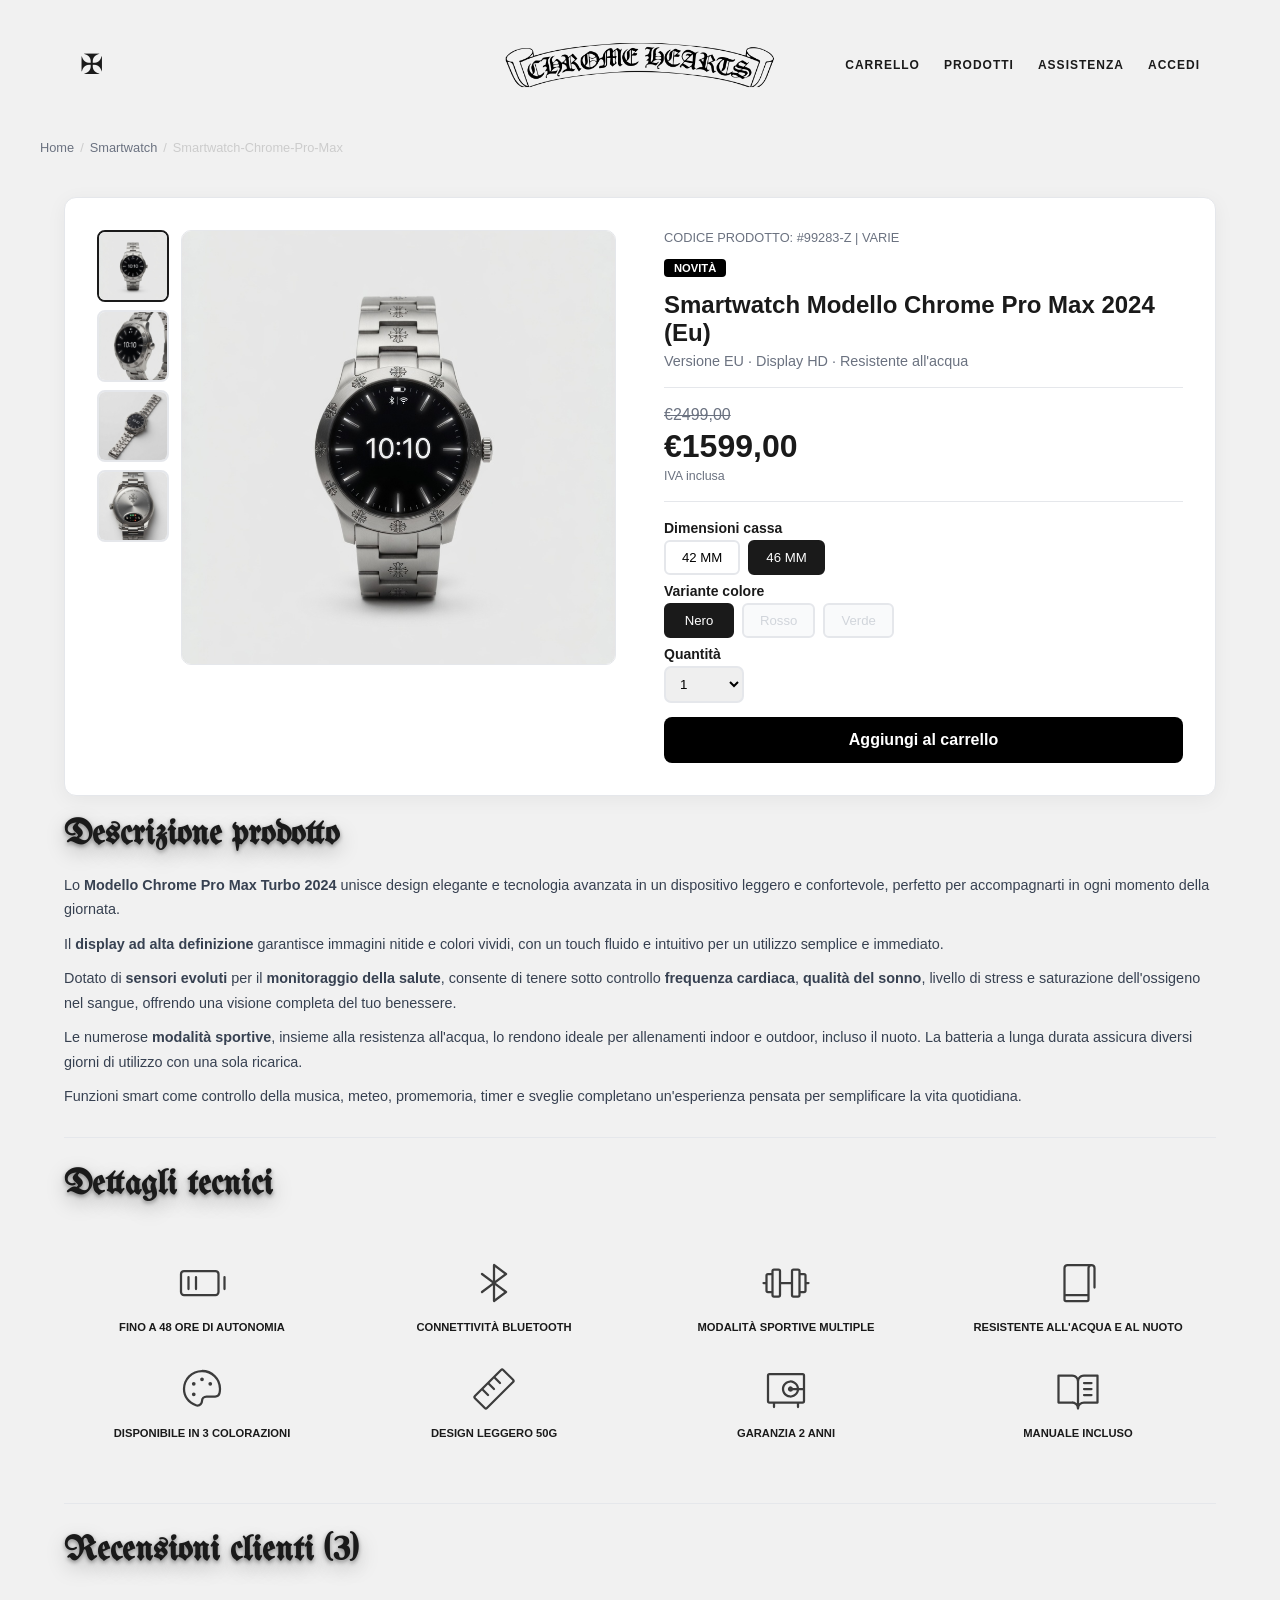
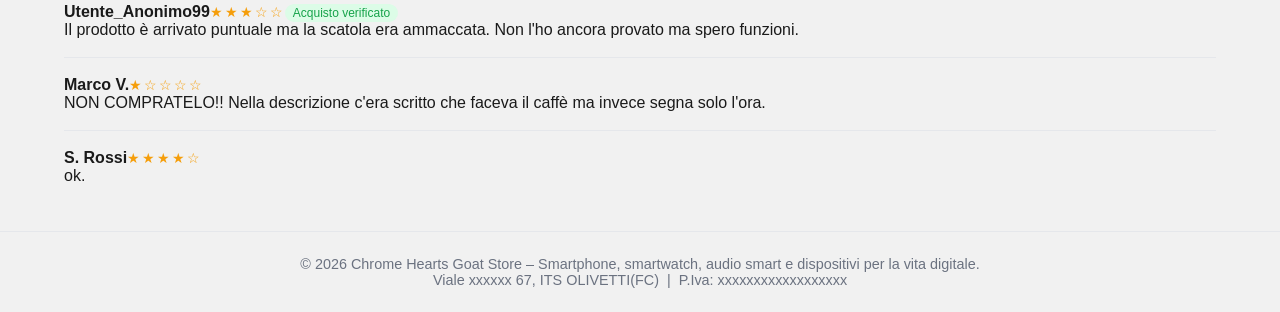
==== E-commerce - Prodotto(1).html @ eb175616 "Caricamento iniziale" ====
<!DOCTYPE html>
<html lang="it">
<head>
    <meta charset="UTF-8">
    <meta name="viewport" content="width=device-width, initial-scale=1">
    <title>E-commerce - Prodotto</title>
    <link href="https://fonts.googleapis.com/css2?family=UnifrakturMaguntia&display=swap" rel="stylesheet">
    <script src = "script.js"></script>
    <link rel="stylesheet" href="style.css">
</head>
<body>
    <header class="luxury-header">
        <div class="header-left"><span class="cross-icon">✠</span></div>
        <div class="header-center"><img src="logo.png" alt="Chrome"></div>
        <div class="header-right">
            <nav class="luxury-nav">
            <a href="#" style="position: relative;">Carrello<span class="cart-badge" id="cart-badge">0</span></a>
            <a href="#">Prodotti</a>
            <a href="#">Assistenza</a>
            <a href="#">Accedi</a>
        </nav>
        </div>
    </header>

    <div class="breadcrumb-bar">
        <nav class="breadcrumb">
            <a href="#">Home</a><span>/</span><a href="#">Smartwatch</a><span>/</span><span>Smartwatch-Chrome-Pro-Max</span>
        </nav>
    </div>

    <main>
        <div class="product-layout">
            <div class="gallery">
                <div class="thumbnails">
                    <div class="thumb active"><img src="CH1.jpg" alt="V1"></div>
                    <div class="thumb"><img src="CH2.jpg" alt="V2"></div>
                    <div class="thumb"><img src="CH3.png" alt="V3"></div>
                    <div class="thumb"><img src="CH4.jpg" alt="V4"></div>
                </div>
                <div class="main-image"><img src="CH1.jpg" alt="Smartwatch" id="mainImg"></div>
            </div>

            <section class="product-detail">
                <p class="small-text">Codice prodotto: #99283-Z | Varie</p>
                <span class="badge-novita">Novità</span>
                <h1>Smartwatch Modello Chrome Pro Max 2024 (Eu)</h1>
                <p class="product-subtitle">Versione EU · Display HD · Resistente all'acqua</p>
                <hr class="divider">
                <div class="price-container">
                    <span class="old">€2499,00</span>
                    <span class="new">€1599,00</span>
                    <span class="tax">IVA inclusa</span>
                </div>
                <hr class="divider">
                <form action="#" method="post">
                    <div class="field">
                        <label>Dimensioni cassa</label>
                        <div class="variant-buttons">
                            <button type="button" class="variant">42 MM</button>
                            <button type="button" class="variant active">46 MM</button>
                        </div>
                    </div>
                    <div class="field">
                        <label>Variante colore</label>
                        <div class="variant-buttons">
                            <button type="button" class="variant active">Nero</button>
                            <button type="button" class="variant disabled" disabled>Rosso</button>
                            <button type="button" class="variant disabled" disabled>Verde</button>
                        </div>
                    </div>
                    <div class="field quantity">
                        <label for="qty">Quantità</label>
                        <select id="qty">
                            <option>1</option><option>2</option><option>3</option><option>4</option><option>5</option>
                        </select>
                    </div>
                </form>
                <button class="add-cart-desktop">Aggiungi al carrello</button>
            </section>
        </div>

        <div class="product-lower">
            <section>
                <h2 class="section-title">Descrizione prodotto</h2>
                <div class="product-description">
                    <p>Lo <strong>Modello Chrome Pro Max Turbo 2024</strong>  unisce design elegante e tecnologia avanzata in un dispositivo leggero e confortevole, perfetto per accompagnarti in ogni momento della giornata.</p>
                    <p>Il <strong>display ad alta definizione</strong> garantisce immagini nitide e colori vividi, con un touch fluido e intuitivo per un utilizzo semplice e immediato.</p>
                    <p>Dotato di <strong>sensori evoluti</strong> per il <strong>monitoraggio della salute</strong>, consente di tenere sotto controllo <strong>frequenza cardiaca</strong>, <strong>qualità del sonno</strong>, livello di stress e saturazione dell'ossigeno nel sangue, offrendo una visione completa del tuo benessere.</p>
                    <p>Le numerose <strong>modalità sportive</strong>, insieme alla resistenza all'acqua, lo rendono ideale per allenamenti indoor e outdoor, incluso il nuoto. La batteria a lunga durata assicura diversi giorni di utilizzo con una sola ricarica.</p>
                    <p>Funzioni smart come controllo della musica, meteo, promemoria, timer e sveglie completano un'esperienza pensata per semplificare la vita quotidiana.</p>
                </div>
            </section>
            <hr class="divider" style="margin: 28px 0;">
            <section>
                <h2 class="section-title">Dettagli tecnici</h2>
                <div class="feature-icons">
                    <div class="feature-icon-item"><img src="battery-medium-light.svg" alt="B"><span>FINO A 48 ORE DI AUTONOMIA</span></div>
                    <div class="feature-icon-item"><img src="bluetooth-light.svg" alt="B"><span>CONNETTIVITÀ BLUETOOTH</span></div>
                    <div class="feature-icon-item"><img src="barbell-light.svg" alt="S"><span>MODALITÀ SPORTIVE MULTIPLE</span></div>
                    <div class="feature-icon-item"><img src="towel-light.svg" alt="R"><span>RESISTENTE ALL'ACQUA E AL NUOTO</span></div>
                    <div class="feature-icon-item"><img src="palette-light.svg" alt="C"><span>DISPONIBILE IN 3 COLORAZIONI</span></div>
                    <div class="feature-icon-item"><img src="ruler-light.svg" alt="D"><span>DESIGN LEGGERO 50G</span></div>
                    <div class="feature-icon-item"><img src="vault-light.svg" alt="G"><span>GARANZIA 2 ANNI</span></div>
                    <div class="feature-icon-item"><img src="book-open-text-light.svg" alt="M"><span>MANUALE INCLUSO</span></div>
                </div>
                
            </section>
            <hr class="divider" style="margin: 28px 0;">
            <aside class="reviews">
                <h2 class="section-title">Recensioni clienti (3)</h2>
                <div class="review-item">
                    <div class="review-header"><strong>Utente_Anonimo99</strong><span class="stars">★★★☆☆</span><span class="verified">Acquisto verificato</span></div>
                    <p>Il prodotto è arrivato puntuale ma la scatola era ammaccata. Non l'ho ancora provato ma spero funzioni.</p>
                </div>
                <hr class="divider">
                <div class="review-item">
                    <div class="review-header"><strong>Marco V.</strong><span class="stars">★☆☆☆☆</span></div>
                    <p>NON COMPRATELO!! Nella descrizione c'era scritto che faceva il caffè ma invece segna solo l'ora.</p>
                </div>
                <hr class="divider">
                <div class="review-item">
                    <div class="review-header"><strong>S. Rossi</strong><span class="stars">★★★★☆</span></div>
                    <p>ok.</p>
                </div>
            </aside>
        </div>
    </main>

    <footer>
        © 2026 Chrome Hearts Goat Store – Smartphone, smartwatch, audio smart e dispositivi per la vita digitale.<br>
        Viale xxxxxx 67, ITS OLIVETTI(FC) &nbsp;|&nbsp; P.Iva: xxxxxxxxxxxxxxxxxx
    </footer>

    <script>
        const thumbs = document.querySelectorAll('.thumb');
        const mainImg = document.getElementById('mainImg');
        thumbs.forEach(thumb => {
            thumb.addEventListener('click', () => {
                thumbs.forEach(t => t.classList.remove('active'));
                thumb.classList.add('active');
                mainImg.src = thumb.querySelector('img').src;
            });
        });
        document.querySelectorAll('.variant-buttons').forEach(group => {
            group.querySelectorAll('.variant:not(.disabled)').forEach(btn => {
                btn.addEventListener('click', () => {
                    group.querySelectorAll('.variant').forEach(b => b.classList.remove('active'));
                    btn.classList.add('active');
                });
            });
        });
    </script>
</body>
</html>
---- style.css ----
:root {
    --container-max-width: 1200px;
    --color-black: #1a1a1a;
    --color-gray: #6b7280;
    --color-border: #e5e7eb;
    --color-bg: #f1f1f1;
}

* {
    box-sizing: border-box;
    margin: 0;
    padding: 0;
}

body {
    font-family: Arial, sans-serif;
    background-color: var(--color-bg);
    color: var(--color-black);
}

.luxury-header {
    position: absolute;
    top: 0;
    left: 0;
    width: 100%;
    display: flex;
    align-items: center;
    justify-content: space-between;
    padding: 30px 80px; 
    background: transparent;
    border: none;
    z-index: 1000;
}

.header-left, .header-right, .header-center { flex: 1; }
.header-left { display: flex; justify-content: flex-start; }
.header-center { display: flex; justify-content: center; }
.header-right { display: flex; justify-content: flex-end; }

.cross-icon {
    font-size: 28px;
    color: #1a1a1a;
    line-height: 1;
    cursor: pointer;
}

.header-center img {
    height: 70px; 
    width: auto;
    transform: scale(2.2); 
    transform-origin: center;
    object-fit: contain;
}

.luxury-nav {
    display: flex;
    gap: 24px;
    align-items: center;
}

.luxury-nav a {
    font-family: Arial, sans-serif;
    font-size: 0.75rem;
    font-weight: 800;
    color: #1a1a1a;
    text-decoration: none;
    text-transform: uppercase;
    letter-spacing: 1px;
    transition: opacity 0.2s;
}

.luxury-nav a:hover {
    text-decoration: underline;
    opacity: 0.7;
}

.breadcrumb-bar {
    margin-top: 130px; 
    background: transparent;
    border-bottom: none;
    padding: 10px 24px;
}

.breadcrumb {
    max-width: var(--container-max-width);
    margin: 0 auto;
    font-size: 0.8rem;
    color: var(--color-gray);
    display: flex;
    gap: 6px;
    align-items: center;
}

.breadcrumb a { color: var(--color-gray); text-decoration: none; }
.breadcrumb span { color: #ccc; }

main {
    max-width: var(--container-max-width);
    margin: 32px auto;
    padding: 0 24px;
}

.product-layout {
    display: grid;
    grid-template-columns: 1fr;
    gap: 32px;
    background: white;
    border: 1px solid var(--color-border);
    border-radius: 12px;
    padding: 32px;
    margin-bottom: 20px; 
    box-shadow: 0 4px 20px rgba(0,0,0,0.05);
}

@media (min-width: 768px) {
    .product-layout { grid-template-columns: 1fr 1fr; gap: 48px; }
}

.gallery { display: grid; grid-template-columns: 72px 1fr; gap: 12px; }
.thumbnails { display: flex; flex-direction: column; gap: 8px; }

.thumb {
    width: 72px; height: 72px;
    border: 2px solid var(--color-border);
    border-radius: 8px;
    overflow: hidden;
    cursor: pointer;
    background: #f3f4f6;
}
.thumb.active { border-color: var(--color-black); }
.thumb img { width: 100%; height: 100%; object-fit: cover; }

.main-image {
    border: 1px solid var(--color-border);
    border-radius: 10px;
    overflow: hidden;
    background: #f3f4f6;
    aspect-ratio: 1;
    display: flex;
    align-items: center;
    justify-content: center;
}
.main-image img { width: 100%; height: 100%; object-fit: cover; }

.product-detail { display: flex; flex-direction: column; gap: 14px; }
.small-text { font-size: .8rem; color: var(--color-gray); text-transform: uppercase; }
.badge-novita {
    background: #000000; color: #fff;
    font-size: 0.7rem; font-weight: 700;
    padding: 3px 10px; border-radius: 4px;
    text-transform: uppercase; width: fit-content;
}

.section-title {
    font-family: 'UnifrakturMaguntia', cursive;
    font-size: 2.2rem; 
    margin-bottom: 20px;
    color: var(--color-black);
}

.section-title {
    text-shadow: 0px 2px 4px rgba(0, 0, 0, 0.4), 
                 0px 8px 20px rgba(0, 0, 0, 0.25);
}
.product-subtitle { font-size: 0.9rem; color: var(--color-gray); margin-top: -8px; }
.divider { border: none; border-top: 1px solid var(--color-border); margin: 4px 0; }

.price-container { display: flex; flex-direction: column; gap: 4px; }
.price-container .old { text-decoration: line-through; color: var(--color-gray); }
.price-container .new { font-size: 2rem; font-weight: bold; }
.price-container .tax { font-size: 0.78rem; color: var(--color-gray); }

.field { display: flex; flex-direction: column; gap: 4px; }
.field label { font-size: 0.875rem; font-weight: 600; }
.variant-buttons { display: flex; flex-wrap: wrap; gap: 8px; margin-bottom: 8px; }

.variant {
    padding: 8px 16px; font-size: 0.825rem;
    border: 2px solid var(--color-border);
    background: #fff; border-radius: 6px;
    cursor: pointer; min-width: 70px; 
}
.variant.active { border-color: var(--color-black); background: var(--color-black); color: #fff; }
.variant.disabled { color: #d1d5db; background: #f9fafb; cursor: not-allowed; }

.quantity select { width: 80px; padding: 8px 10px; border-radius: 7px; border: 2px solid var(--color-border); }

.add-cart-desktop {
    width: 100%; padding: 14px; font-size: 16px; font-weight: bold;
    background-color: #000000; color: #fff; border: none;
    border-radius: 8px; cursor: pointer; transition: 0.2s;
}
.add-cart-desktop:hover { opacity: 0.8; transform: scale(1.02); }

.product-description p { margin-bottom: 10px; line-height: 1.7; font-size: 0.9rem; color: #374151; }

.review-item { padding: 14px 0; }
.stars { color: #f59e0b; font-size: 14px; letter-spacing: 2px; }
.verified { font-size: 0.75rem; color: #16a34a; background: #dcfce7; padding: 2px 8px; border-radius: 12px; }

footer { font-size: .9rem; text-align: center; padding: 24px; color: var(--color-gray); border-top: 1px solid var(--color-border); }

.feature-icons { display: grid; grid-template-columns: repeat(4, 1fr); gap: 32px 16px; padding: 36px 0; text-align: center; }
.feature-icon-item { display: flex; flex-direction: column; align-items: center; gap: 14px; }
.feature-icon-item img { width: 48px; height: 48px; opacity: 0.75; }
.feature-icon-item span { font-size: 0.7rem; font-weight: 700; text-transform: uppercase; }

.reveal {
    opacity: 0;
    transform: translateY(40px);
    transition: all 0.8s cubic-bezier(0.2, 0.8, 0.2, 1);
}

.reveal.visible {
    opacity: 1;
    transform: translateY(0);
}

.header-center img {
    animation: auraPulse 6s infinite ease-in-out;
}

@keyframes auraPulse {
    0%, 100% { filter: drop-shadow(0 0 0px rgba(0,0,0,0)); }
    50% { filter: drop-shadow(0 0 15px rgba(0,0,0,0.1)); transform: scale(2.22); }
}


.thumb img {
    transition: transform 0.5s cubic-bezier(0.2, 0.8, 0.2, 1);
}

.thumb:hover img {
    transform: scale(1.1);
}

.cart-badge {
    display: none; 
    position: absolute;
    top: -10px;
    right: -15px;
    background-color: #ef4444; 
    color: #fff;
    font-size: 10px;
    font-weight: 800;
    height: 18px;
    min-width: 18px;
    border-radius: 9px;
    line-height: 18px;
    text-align: center;
    padding: 0 4px;
    box-shadow: 0 2px 5px rgba(239, 68, 68, 0.4);
    pointer-events: none;
}

.cart-badge.show {
    display: inline-block;
    animation: badgePop 0.4s cubic-bezier(0.175, 0.885, 0.32, 1.275);
}

@keyframes badgePop {
    0% { transform: scale(0); }
    50% { transform: scale(1.3); }
    100% { transform: scale(1); }
}
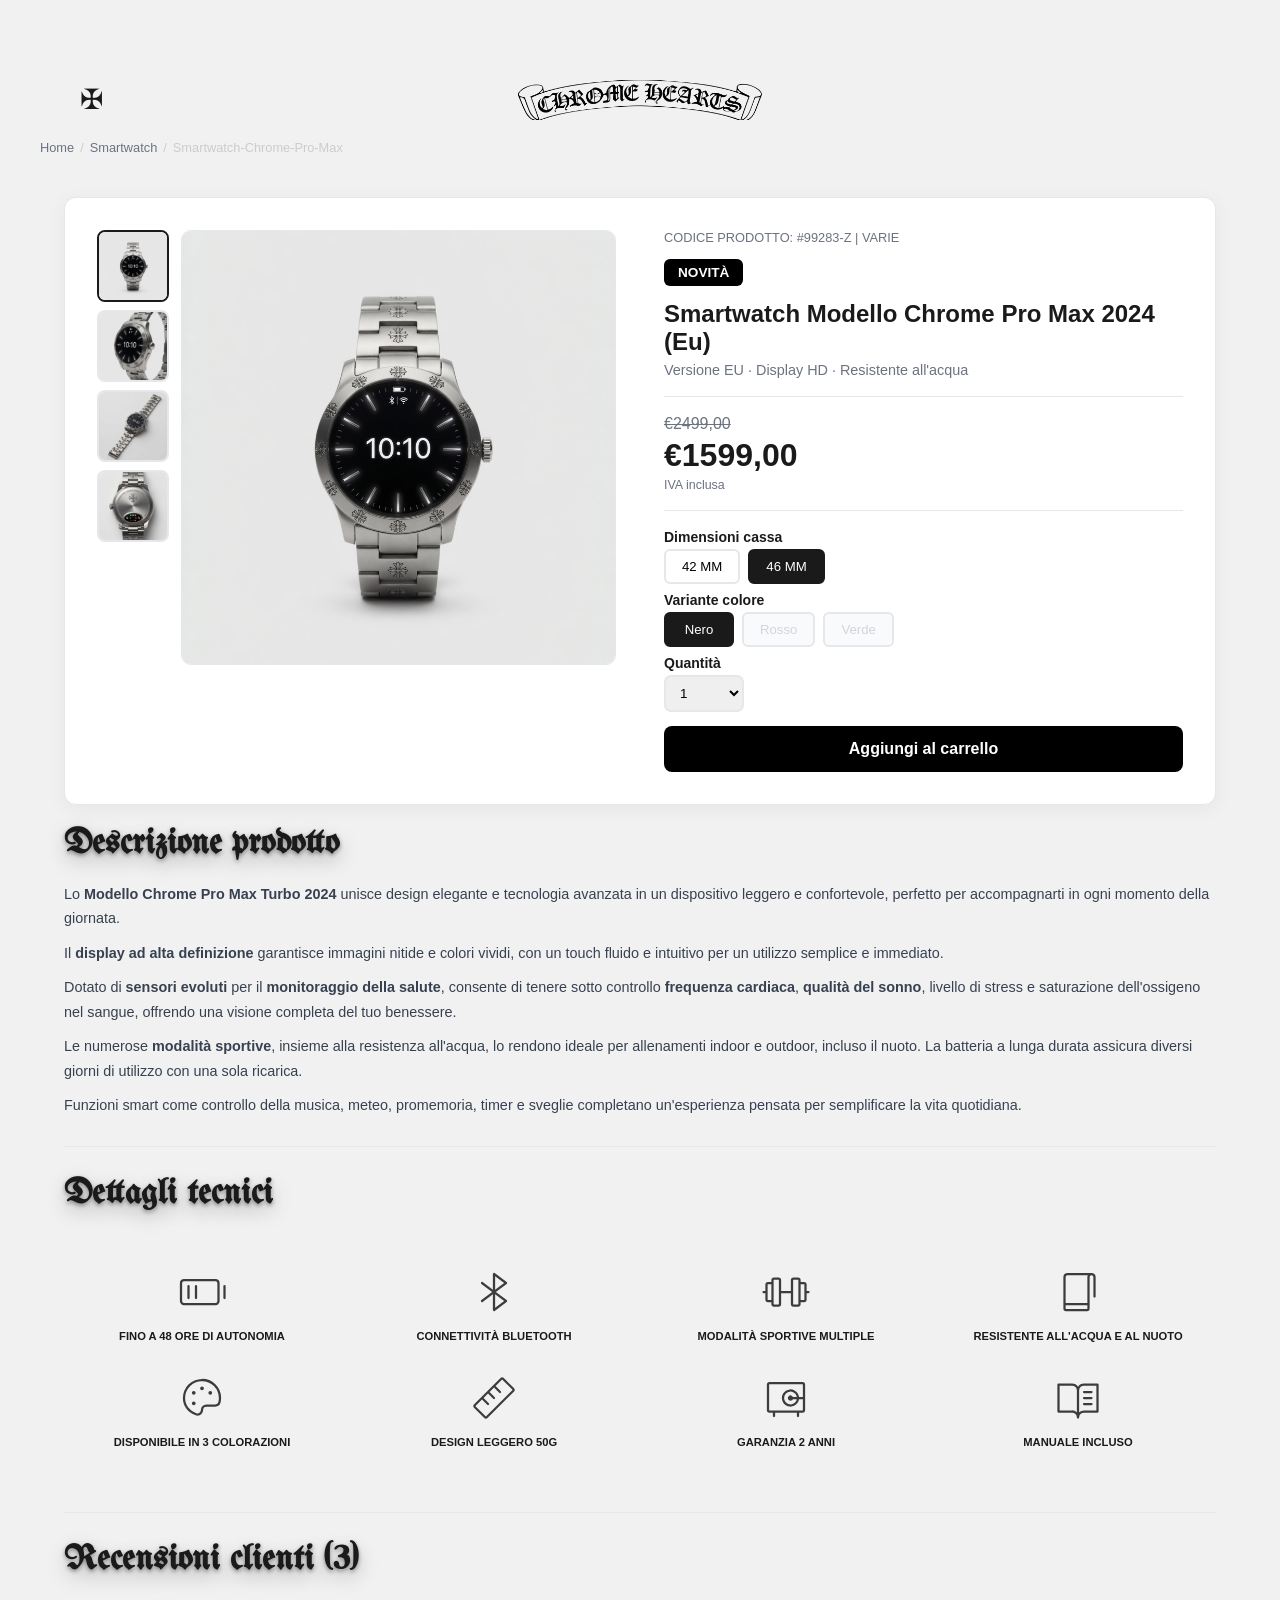
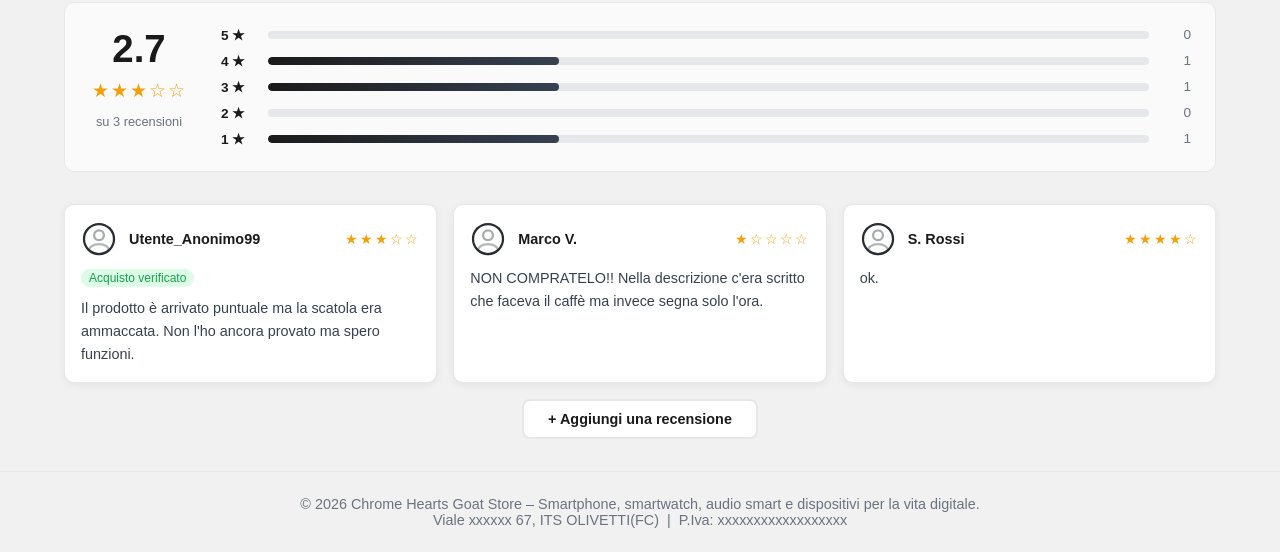
==== commit 63c92848: "Add files via upload Update del sito pre consegna" ====
--- a/E-commerce - Prodotto(1).html
+++ b/E-commerce - Prodotto(1).html
@@ -10,16 +10,20 @@
 </head>
 <body>
     <header class="luxury-header">
-        <div class="header-left"><span class="cross-icon">✠</span></div>
+        <div class="header-left">
+            <button id="menuToggle" class="menu-toggle" aria-expanded="false" aria-controls="nav-dropdown">
+                <span class="cross-icon" aria-hidden="true">✠</span>
+                <span class="sr-only">Apri menu</span>
+            </button>
+            <nav class="luxury-nav nav-dropdown" id="nav-dropdown" aria-label="Menu principale" >
+                <a href="#" class="menu-item">Carrello<span class="cart-badge" id="cart-badge">0</span></a>
+                <a href="#" class="menu-item">Prodotti</a>
+                <a href="#" class="menu-item">Assistenza</a>
+                <a href="#" class="menu-item">Accedi</a>
+            </nav>
+        </div>
         <div class="header-center"><img src="logo.png" alt="Chrome"></div>
-        <div class="header-right">
-            <nav class="luxury-nav">
-            <a href="#" style="position: relative;">Carrello<span class="cart-badge" id="cart-badge">0</span></a>
-            <a href="#">Prodotti</a>
-            <a href="#">Assistenza</a>
-            <a href="#">Accedi</a>
-        </nav>
-        </div>
+        <div class="header-right"></div>
     </header>
 
     <div class="breadcrumb-bar">
@@ -94,34 +98,83 @@
             <section>
                 <h2 class="section-title">Dettagli tecnici</h2>
                 <div class="feature-icons">
-                    <div class="feature-icon-item"><img src="battery-medium-light.svg" alt="B"><span>FINO A 48 ORE DI AUTONOMIA</span></div>
-                    <div class="feature-icon-item"><img src="bluetooth-light.svg" alt="B"><span>CONNETTIVITÀ BLUETOOTH</span></div>
-                    <div class="feature-icon-item"><img src="barbell-light.svg" alt="S"><span>MODALITÀ SPORTIVE MULTIPLE</span></div>
-                    <div class="feature-icon-item"><img src="towel-light.svg" alt="R"><span>RESISTENTE ALL'ACQUA E AL NUOTO</span></div>
-                    <div class="feature-icon-item"><img src="palette-light.svg" alt="C"><span>DISPONIBILE IN 3 COLORAZIONI</span></div>
-                    <div class="feature-icon-item"><img src="ruler-light.svg" alt="D"><span>DESIGN LEGGERO 50G</span></div>
-                    <div class="feature-icon-item"><img src="vault-light.svg" alt="G"><span>GARANZIA 2 ANNI</span></div>
-                    <div class="feature-icon-item"><img src="book-open-text-light.svg" alt="M"><span>MANUALE INCLUSO</span></div>
+                    <div class="feature-icon-item"><img src="battery-medium-light.svg" alt="FINO A 48 ORE DI AUTONOMIA"><span>FINO A 48 ORE DI AUTONOMIA</span></div>
+                    <div class="feature-icon-item"><img src="bluetooth-light.svg" alt="CONNETTIVITÀ BLUETOOTH"><span>CONNETTIVITÀ BLUETOOTH</span></div>
+                    <div class="feature-icon-item"><img src="barbell-light.svg" alt="MODALITÀ SPORTIVE MULTIPLE"><span>MODALITÀ SPORTIVE MULTIPLE</span></div>
+                    <div class="feature-icon-item"><img src="towel-light.svg" alt="RESISTENTE ALL'ACQUA E AL NUOTO"><span>RESISTENTE ALL'ACQUA E AL NUOTO</span></div>
+                    <div class="feature-icon-item"><img src="palette-light.svg" alt="DISPONIBILE IN 3 COLORAZIONI"><span>DISPONIBILE IN 3 COLORAZIONI</span></div>
+                    <div class="feature-icon-item"><img src="ruler-light.svg" alt="DESIGN LEGGERO 50G"><span>DESIGN LEGGERO 50G</span></div>
+                    <div class="feature-icon-item"><img src="vault-light.svg" alt="GARANZIA 2 ANNI"><span>GARANZIA 2 ANNI</span></div>
+                    <div class="feature-icon-item"><img src="book-open-text-light.svg" alt="MANUALE INCLUSO"><span>MANUALE INCLUSO</span></div>
                 </div>
                 
             </section>
             <hr class="divider" style="margin: 28px 0;">
             <aside class="reviews">
                 <h2 class="section-title">Recensioni clienti (3)</h2>
+                
+                <div class="rating-summary">
+                    <div class="rating-avg">
+                        <div class="avg-score" id="avgScore">2.7</div>
+                        <div class="avg-stars" id="avgStars">★★★☆☆</div>
+                        <div class="avg-text">su 3 recensioni</div>
+                    </div>
+                    
+                    <div class="rating-bars">
+                        <div class="rating-bar-row">
+                            <span class="bar-label">5 ★</span>
+                            <div class="bar-container">
+                                <div class="bar-fill" style="width: 0%"></div>
+                            </div>
+                            <span class="bar-count">0</span>
+                        </div>
+                        <div class="rating-bar-row">
+                            <span class="bar-label">4 ★</span>
+                            <div class="bar-container">
+                                <div class="bar-fill" style="width: 33%"></div>
+                            </div>
+                            <span class="bar-count">1</span>
+                        </div>
+                        <div class="rating-bar-row">
+                            <span class="bar-label">3 ★</span>
+                            <div class="bar-container">
+                                <div class="bar-fill" style="width: 33%"></div>
+                            </div>
+                            <span class="bar-count">1</span>
+                        </div>
+                        <div class="rating-bar-row">
+                            <span class="bar-label">2 ★</span>
+                            <div class="bar-container">
+                                <div class="bar-fill" style="width: 0%"></div>
+                            </div>
+                            <span class="bar-count">0</span>
+                        </div>
+                        <div class="rating-bar-row">
+                            <span class="bar-label">1 ★</span>
+                            <div class="bar-container">
+                                <div class="bar-fill" style="width: 33%"></div>
+                            </div>
+                            <span class="bar-count">1</span>
+                        </div>
+                    </div>
+                </div>
+                
                 <div class="review-item">
-                    <div class="review-header"><strong>Utente_Anonimo99</strong><span class="stars">★★★☆☆</span><span class="verified">Acquisto verificato</span></div>
+                    <div class="review-header"><img src="pfp.svg" alt="avatar" class="review-avatar"><strong>Utente_Anonimo99</strong><span class="stars">★★★☆☆</span><span class="verified">Acquisto verificato</span></div>
                     <p>Il prodotto è arrivato puntuale ma la scatola era ammaccata. Non l'ho ancora provato ma spero funzioni.</p>
                 </div>
                 <hr class="divider">
                 <div class="review-item">
-                    <div class="review-header"><strong>Marco V.</strong><span class="stars">★☆☆☆☆</span></div>
+                    <div class="review-header"><img src="pfp.svg" alt="avatar" class="review-avatar"><strong>Marco V.</strong><span class="stars">★☆☆☆☆</span></div>
                     <p>NON COMPRATELO!! Nella descrizione c'era scritto che faceva il caffè ma invece segna solo l'ora.</p>
                 </div>
                 <hr class="divider">
                 <div class="review-item">
-                    <div class="review-header"><strong>S. Rossi</strong><span class="stars">★★★★☆</span></div>
+                    <div class="review-header"><img src="pfp.svg" alt="avatar" class="review-avatar"><strong>S. Rossi</strong><span class="stars">★★★★☆</span></div>
                     <p>ok.</p>
                 </div>
+                
+                <button class="btn-add-review">+ Aggiungi una recensione</button>
             </aside>
         </div>
     </main>
--- a/style.css
+++ b/style.css
@@ -33,22 +33,173 @@
 }
 
 .header-left, .header-right, .header-center { flex: 1; }
-.header-left { display: flex; justify-content: flex-start; }
+.header-left { display: flex; justify-content: flex-start; position: relative; }
 .header-center { display: flex; justify-content: center; }
 .header-right { display: flex; justify-content: flex-end; }
 
+.menu-toggle {
+    border: none;
+    background: transparent;
+    cursor: pointer;
+    padding: 0;
+    display: inline-flex;
+    align-items: center;
+    justify-content: center;
+}
+
+@media (max-width: 720px) {
+    .luxury-header {
+        flex-wrap: wrap;
+        justify-content: space-between;
+        gap: 12px;
+        padding: 18px 20px;
+    }
+
+    .header-left,
+    .header-center,
+    .header-right {
+        flex: none;
+    }
+
+    .header-center {
+        width: 100%;
+        justify-content: center;
+        order: 2;
+    }
+
+    .header-left {
+        order: 1;
+    }
+
+    .menu-toggle {
+        margin-right: 8px;
+    }
+
+    .header-center img {
+        height: 48px;
+        transform: scale(1.4);
+    }
+}
+
+.sr-only {
+    position: absolute;
+    width: 1px;
+    height: 1px;
+    padding: 0;
+    margin: -1px;
+    overflow: hidden;
+    clip: rect(0, 0, 0, 0);
+    white-space: nowrap;
+    border: 0;
+}
+
+.nav-dropdown {
+    position: absolute;
+    left: 0;
+    top: calc(100% + 12px);
+    width: 240px;
+    display: flex;
+    flex-direction: column;
+    gap: 10px;
+    padding: 14px;
+    background: rgba(255, 255, 255, 0.98);
+    border: 1px solid var(--color-border);
+    border-radius: 16px;
+    box-shadow: 0 18px 45px rgba(0, 0, 0, 0.12);
+    z-index: 1100;
+}
+
+/*.luxury-nav[hidden] {
+    display: none !important;
+}
+*/
+/* 1. Animazione della croce */
 .cross-icon {
     font-size: 28px;
     color: #1a1a1a;
     line-height: 1;
     cursor: pointer;
+    display: inline-block; /* Necessario per permettere le rotazioni */
+    transition: transform 0.4s cubic-bezier(0.68, -0.55, 0.265, 1.55); /* Effetto rimbalzo elastico */
+}
+
+/* Quando il pulsante è premuto, la croce ruota e si ingrandisce leggermente */
+.menu-toggle[aria-expanded="true"] .cross-icon {
+    transform: rotate(135deg) scale(1.1);
+}
+
+/* 2. Modifica al Dropdown per farlo nascere dall'icona */
+.nav-dropdown {
+    position: absolute;
+    left: 0;
+    top: calc(100% + 12px);
+    width: 240px;
+    display: flex;
+    flex-direction: column;
+    gap: 10px;
+    padding: 14px;
+    background: rgba(255, 255, 255, 0.98);
+    border: 1px solid var(--color-border);
+    border-radius: 16px;
+    box-shadow: 0 18px 45px rgba(0, 0, 0, 0.12);
+    z-index: 1100;
+    
+    /* -- NUOVE REGOLE PER L'ANIMAZIONE -- */
+    opacity: 0;
+    visibility: hidden;
+    /* Rimpicciolito e spostato verso l'alto/sinistra per partire dall'icona */
+    transform: scale(0.3) translateY(-30px) translateX(-20px); 
+    transform-origin: top left; /* Il punto di origine dell'espansione è in alto a sinistra */
+    transition: opacity 0.3s ease, transform 0.4s cubic-bezier(0.175, 0.885, 0.32, 1.275), visibility 0.4s;
+    pointer-events: none; /* Impedisce i click quando è nascosto */
+}
+
+/* Classe che aggiungeremo tramite Javascript per mostrare il menu */
+.nav-dropdown.open {
+    opacity: 1;
+    visibility: visible;
+    transform: scale(1) translateY(0) translateX(0);
+    pointer-events: auto;
+}
+
+
+.menu-item {
+    width: 100%;
+    position: relative;
+    display: block;
+    padding: 14px 16px;
+    border-radius: 12px;
+    font-weight: 700;
+    color: var(--color-black);
+    background: #fff;
+    text-decoration: none;
+    transition: background 0.2s ease, transform 0.2s ease;
+}
+
+.menu-item:hover,
+.menu-item:focus-visible {
+    background: #f9fafb;
+    outline: none;
+    transform: translateX(2px);
+}
+
+.menu-item .cart-badge {
+    position: absolute;
+    top: 12px;
+    right: 14px;
+}
+
+.cross-icon {
+    font-size: 28px;
+    color: #1a1a1a;
+    line-height: 1;
+    cursor: pointer;
 }
 
 .header-center img {
-    height: 70px; 
+    height: 140px;
     width: auto;
-    transform: scale(2.2); 
-    transform-origin: center;
+    max-width: 100%;
     object-fit: contain;
 }
 
@@ -67,6 +218,15 @@
     text-transform: uppercase;
     letter-spacing: 1px;
     transition: opacity 0.2s;
+}
+
+.nav-dropdown a {
+    font-size: 0.9rem;
+    letter-spacing: 0.5px;
+    text-transform: none;
+    display: flex;
+    justify-content: space-between;
+    align-items: center;
 }
 
 .luxury-nav a:hover {
@@ -116,6 +276,141 @@
     .product-layout { grid-template-columns: 1fr 1fr; gap: 48px; }
 }
 
+@media (max-width: 900px) {
+    .luxury-header {
+        padding: 20px 22px;
+    }
+
+    .header-center img {
+        height: 110px;
+        transform: none;
+    }
+}
+
+@media (max-width: 720px) {
+    .luxury-header {
+        padding: 16px 18px;
+        gap: 12px;
+        justify-content: space-between;
+        align-items: center;
+    }
+
+    .header-left,
+    .header-center,
+    .header-right {
+        flex: none;
+    }
+
+    .header-left {
+        display: flex;
+        align-items: center;
+    }
+
+    .header-center {
+        flex: 1;
+        justify-content: center;
+    }
+
+    .menu-toggle {
+        margin-right: 8px;
+    }
+
+    .header-center img {
+        height: 90px;
+        transform: none;
+    }
+
+    .luxury-nav {
+        gap: 12px;
+    }
+
+    .luxury-nav a {
+        font-size: 0.68rem;
+    }
+
+    .nav-dropdown {
+        width: auto;
+        max-width: 280px;
+        left: 0;
+        right: auto;
+        top: calc(100% + 8px);
+        padding: 10px;
+        gap: 8px;
+        border-radius: 12px;
+    }
+
+    .menu-item {
+        padding: 12px 14px;
+        font-size: 0.85rem;
+        border-radius: 8px;
+    }
+
+    .menu-item .cart-badge {
+        top: 10px;
+        right: 12px;
+        font-size: 9px;
+    }
+
+    .breadcrumb-bar {
+        padding: 10px 16px;
+        margin-top: 120px;
+    }
+
+    .breadcrumb {
+        max-width: none;
+        flex-wrap: wrap;
+        font-size: 0.75rem;
+    }
+
+    main {
+        padding: 0 16px;
+    }
+
+    .product-layout {
+        padding: 24px;
+        gap: 24px;
+    }
+
+    .gallery {
+        grid-template-columns: 1fr;
+        gap: 16px;
+    }
+
+    .thumbnails {
+        display: flex;
+        flex-direction: row;
+        gap: 10px;
+        overflow-x: auto;
+        padding-bottom: 4px;
+    }
+
+    .thumb {
+        width: 64px;
+        height: 64px;
+        min-width: 64px;
+    }
+
+    .main-image {
+        aspect-ratio: 1.1;
+        min-height: 280px;
+    }
+
+    .feature-icons {
+        grid-template-columns: repeat(2, minmax(0, 1fr));
+        gap: 22px 12px;
+    }
+
+    .feature-icon-item {
+        text-align: left;
+        align-items: flex-start;
+    }
+
+    footer {
+        padding: 22px 14px;
+        font-size: 0.85rem;
+    }
+}
+
 .gallery { display: grid; grid-template-columns: 72px 1fr; gap: 12px; }
 .thumbnails { display: flex; flex-direction: column; gap: 8px; }
 
@@ -146,9 +441,21 @@
 .small-text { font-size: .8rem; color: var(--color-gray); text-transform: uppercase; }
 .badge-novita {
     background: #000000; color: #fff;
-    font-size: 0.7rem; font-weight: 700;
-    padding: 3px 10px; border-radius: 4px;
+    font-size: 0.85rem; font-weight: 700;
+    padding: 6px 14px; border-radius: 6px;
     text-transform: uppercase; width: fit-content;
+    animation: badgePulse 2s ease-in-out infinite;
+}
+
+@keyframes badgePulse {
+    0%, 100% {
+        transform: scale(1);
+        box-shadow: 0 0 0 0 rgba(0, 0, 0, 0.3);
+    }
+    50% {
+        transform: scale(1.08);
+        box-shadow: 0 0 12px 4px rgba(0, 0, 0, 0.15);
+    }
 }
 
 .section-title {
@@ -194,9 +501,185 @@
 
 .product-description p { margin-bottom: 10px; line-height: 1.7; font-size: 0.9rem; color: #374151; }
 
-.review-item { padding: 14px 0; }
+.reviews {
+    display: grid;
+    grid-template-columns: repeat(auto-fit, minmax(280px, 1fr));
+    gap: 16px;
+}
+
+/*> è il selector dei figli diretti per applicare l'ereditarietà solo 
+a degli elementi precisi*/
+.reviews > .section-title {
+    grid-column: 1 / -1;
+    margin-bottom: 8px;
+}
+
+.reviews > .divider {
+    display: none;
+}
+
+.rating-summary {
+    grid-column: 1 / -1;
+    display: flex;
+    gap: 32px;
+    padding: 24px;
+    background: #fafafa;
+    border: 1px solid var(--color-border);
+    border-radius: 10px;
+    margin-bottom: 16px;
+    align-items: flex-start;
+}
+
+.rating-avg {
+    display: flex;
+    flex-direction: column;
+    align-items: center;
+    gap: 8px;
+    min-width: 100px;
+    text-align: center;
+}
+
+.avg-score {
+    font-size: 2.4rem;
+    font-weight: 700;
+    color: var(--color-black);
+}
+
+.avg-stars {
+    font-size: 1.2rem;
+    color: #f59e0b;
+    letter-spacing: 2px;
+}
+
+.avg-text {
+    font-size: 0.8rem;
+    color: var(--color-gray);
+    margin-top: 4px;
+}
+
+.rating-bars {
+    flex: 1;
+    display: flex;
+    flex-direction: column;
+    gap: 10px;
+}
+
+.rating-bar-row {
+    display: flex;
+    align-items: center;
+    gap: 12px;
+}
+
+.bar-label {
+    font-size: 0.85rem;
+    font-weight: 600;
+    color: var(--color-black);
+    min-width: 35px;
+}
+
+.bar-container {
+    flex: 1;
+    height: 8px;
+    background: #e5e7eb;
+    border-radius: 4px;
+    overflow: hidden;
+}
+
+.bar-fill {
+    height: 100%;
+    background: linear-gradient(90deg, #1a1a1a 0%, #374151 100%);
+    border-radius: 4px;
+    transition: width 0.3s ease;
+}
+
+.bar-count {
+    font-size: 0.85rem;
+    color: var(--color-gray);
+    min-width: 30px;
+    text-align: right;
+}
+
+@media (max-width: 950px) {
+    .btn-add-review {
+        width: 100%;
+        margin: 0;
+    }
+}
+
+@media (max-width: 720px) {
+    .rating-summary {
+        flex-direction: column;
+        gap: 20px;
+        padding: 16px;
+    }
+    
+    .rating-bars {
+        width: 100%;
+    }
+}
+
+.review-item {
+    padding: 16px;
+    border: 1px solid var(--color-border);
+    border-radius: 10px;
+    background: #ffffff;
+    box-shadow: 0 2px 8px rgba(0, 0, 0, 0.06);
+}
+
+.review-item p {
+    margin-top: 10px;
+    font-size: 0.9rem;
+    color: #374151;
+    line-height: 1.6;
+}
+
+.review-header {
+    display: flex;
+    flex-direction: row;
+    gap: 12px;
+    align-items: center;
+    flex-wrap: wrap;
+}
+
+.review-avatar {
+    width: 36px;
+    height: 36px;
+    border-radius: 50%;
+    object-fit: cover;
+    flex-shrink: 0;
+}
+
+.review-header strong {
+    font-size: 0.9rem;
+}
+
+.review-header .stars {
+    margin-left: auto;
+}
+
 .stars { color: #f59e0b; font-size: 14px; letter-spacing: 2px; }
 .verified { font-size: 0.75rem; color: #16a34a; background: #dcfce7; padding: 2px 8px; border-radius: 12px; }
+
+.btn-add-review {
+    grid-column: 1 / -1;
+    padding: 10px 24px;
+    border: 2px solid var(--color-border);
+    background: #ffffff;
+    color: var(--color-black);
+    font-size: 0.9rem;
+    font-weight: 600;
+    border-radius: 8px;
+    cursor: pointer;
+    transition: all 0.3s ease;
+    width: fit-content;
+    margin: 0 auto;
+}
+
+.btn-add-review:hover {
+    background: var(--color-black);
+    color: #ffffff;
+    border-color: var(--color-black);
+}
 
 footer { font-size: .9rem; text-align: center; padding: 24px; color: var(--color-gray); border-top: 1px solid var(--color-border); }
 
@@ -214,15 +697,6 @@
 .reveal.visible {
     opacity: 1;
     transform: translateY(0);
-}
-
-.header-center img {
-    animation: auraPulse 6s infinite ease-in-out;
-}
-
-@keyframes auraPulse {
-    0%, 100% { filter: drop-shadow(0 0 0px rgba(0,0,0,0)); }
-    50% { filter: drop-shadow(0 0 15px rgba(0,0,0,0.1)); transform: scale(2.22); }
 }
 
 
